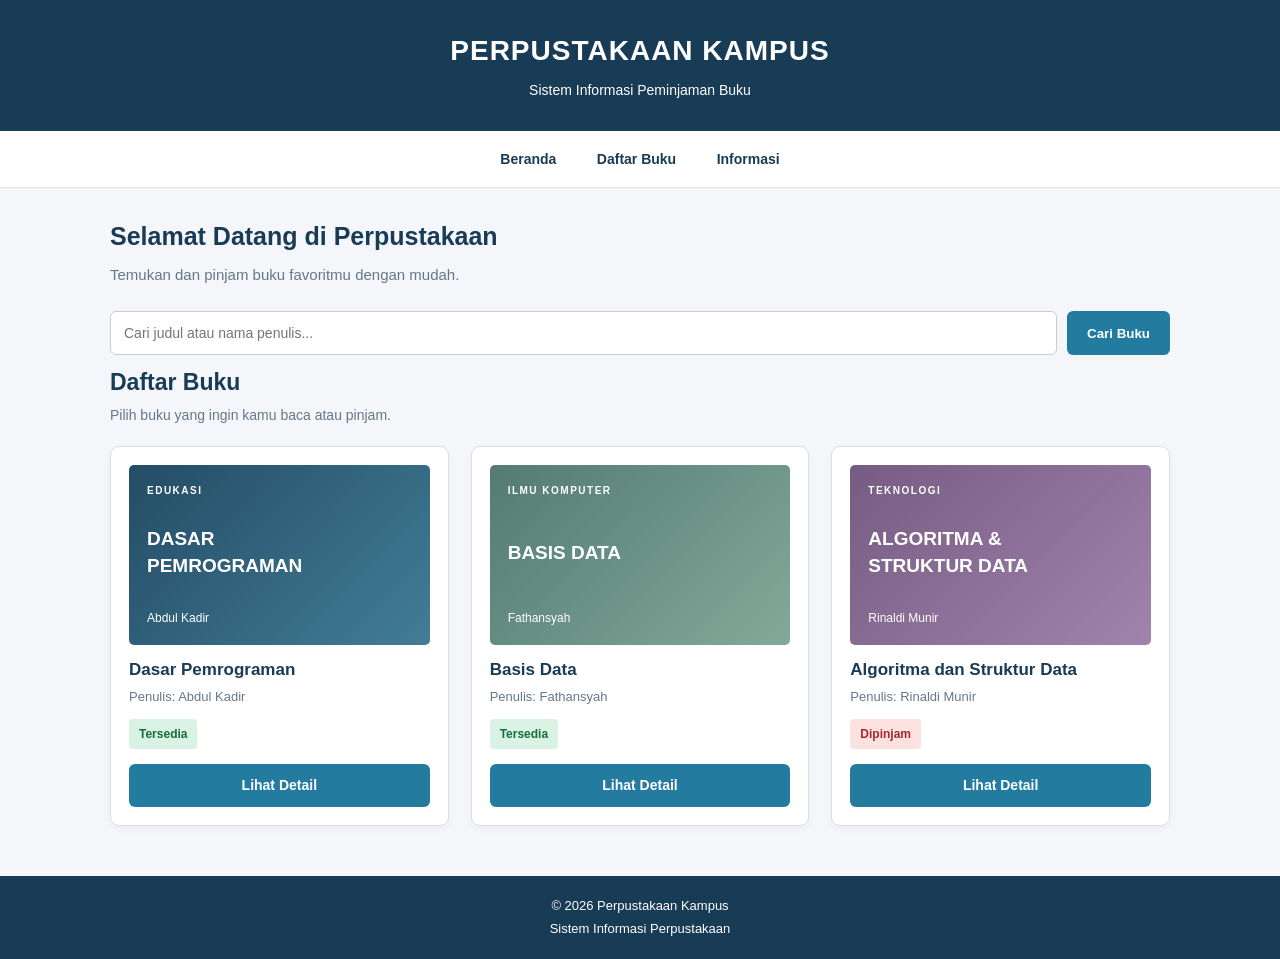
==== index.html @ a8021441 "Add files via upload" ====
<!DOCTYPE html>
<html lang="id">
<head>
    <meta charset="UTF-8">
    <meta name="viewport" content="width=device-width, initial-scale=1.0">
    <title>Perpustakaan Kampus</title>
    <link rel="stylesheet" href="style.css">
</head>
<body>

    <!-- HEADER -->
    <header class="header">
        <h1>PERPUSTAKAAN KAMPUS</h1>
        <p>Sistem Informasi Peminjaman Buku</p>
    </header>

    <!-- NAVIGASI -->
    <nav class="navbar">
        <a href="index.html">Beranda</a>
        <a href="#daftar-buku">Daftar Buku</a>
        <a href="#informasi">Informasi</a>
    </nav>

    <main class="container">

        <!-- SAMBUTAN -->
        <section class="welcome">
            <h2>Selamat Datang di Perpustakaan</h2>
            <p>Temukan dan pinjam buku favoritmu dengan mudah.</p>
        </section>

        <!-- PENCARIAN -->
        <section class="search">
            <input
                type="text"
                id="searchInput"
                placeholder="Cari judul atau nama penulis..."
            >
            <button onclick="searchBooks()">Cari Buku</button>
        </section>

        <p id="searchMessage"></p>

        <!-- DAFTAR BUKU -->
        <section id="daftar-buku">
            <h2>Daftar Buku</h2>
            <p class="section-description">
                Pilih buku yang ingin kamu baca atau pinjam.
            </p>

            <div class="book-list" id="bookList">

                <!-- BUKU 1 -->
                <article class="book-card">
                    <div class="book-cover cover-one">
                        <span>EDUKASI</span>
                        <strong>DASAR<br>PEMROGRAMAN</strong>
                        <small>Abdul Kadir</small>
                    </div>

                    <h3>Dasar Pemrograman</h3>
                    <p>Penulis: Abdul Kadir</p>
                    <span class="available">Tersedia</span>
                    <a href="detail.html" class="button">
                        Lihat Detail
                    </a>
                </article>

                <!-- BUKU 2 -->
                <article class="book-card">
                    <div class="book-cover cover-two">
                        <span>ILMU KOMPUTER</span>
                        <strong>BASIS DATA</strong>
                        <small>Fathansyah</small>
                    </div>

                    <h3>Basis Data</h3>
                    <p>Penulis: Fathansyah</p>
                    <span class="available">Tersedia</span>
                    <a href="detail.html" class="button">
                        Lihat Detail
                    </a>
                </article>

                <!-- BUKU 3 -->
                <article class="book-card">
                    <div class="book-cover cover-three">
                        <span>TEKNOLOGI</span>
                        <strong>ALGORITMA &amp;<br>STRUKTUR DATA</strong>
                        <small>Rinaldi Munir</small>
                    </div>

                    <h3>Algoritma dan Struktur Data</h3>
                    <p>Penulis: Rinaldi Munir</p>
                    <span class="unavailable">Dipinjam</span>
                    <a href="detail.html" class="button">
                        Lihat Detail
                    </a>
                </article>

            </div>

            <p id="noResult" class="no-result" hidden>
                Buku tidak ditemukan.
            </p>
        </section>

    </main>

    <!-- FOOTER -->
    <footer id="informasi">
        <p>© 2026 Perpustakaan Kampus</p>
        <p>Sistem Informasi Perpustakaan</p>
    </footer>

    <!-- FITUR PENCARIAN -->
    <script>
        function searchBooks() {
            const input = document
                .getElementById("searchInput")
                .value.toLowerCase();

            const books = document.querySelectorAll(".book-card");
            let found = 0;

            books.forEach(function(book) {
                const content = book.innerText.toLowerCase();

                if (content.includes(input)) {
                    book.style.display = "block";
                    found++;
                } else {
                    book.style.display = "none";
                }
            });

            document.getElementById("noResult").hidden =
                found !== 0;

            document.getElementById("searchMessage").textContent =
                input === "" ? "" : found + " buku ditemukan.";
        }

        document
            .getElementById("searchInput")
            .addEventListener("keyup", function(event) {
                if (event.key === "Enter") {
                    searchBooks();
                }
            });
    </script>

</body>
</html>
---- style.css ----
/* =================================
   1. PENGATURAN DASAR
================================= */

* {
    margin: 0;
    padding: 0;
    box-sizing: border-box;
}

body {
    font-family: Arial, sans-serif;
    background-color: #f4f6f9;
    color: #263238;
    line-height: 1.5;
}

/* =================================
   2. HEADER
================================= */

.header {
    background-color: #183b56;
    color: white;
    text-align: center;
    padding: 30px 20px;
}

.header h1 {
    font-size: 28px;
    margin-bottom: 8px;
    letter-spacing: 1px;
}

.header p {
    font-size: 14px;
}

/* =================================
   3. NAVIGASI
================================= */

.navbar {
    background-color: white;
    padding: 16px;
    text-align: center;
    border-bottom: 1px solid #ddd;
}

.navbar a {
    text-decoration: none;
    color: #183b56;
    font-weight: bold;
    margin: 0 18px;
    font-size: 14px;
}

.navbar a:hover {
    color: #247ba0;
}

/* =================================
   4. KONTEN UTAMA
================================= */

.container {
    max-width: 1100px;
    margin: 30px auto;
    padding: 0 20px;
}

.welcome {
    margin-bottom: 25px;
}

.welcome h2 {
    font-size: 25px;
    margin-bottom: 8px;
    color: #183b56;
}

.welcome p {
    color: #667788;
    font-size: 15px;
}

/* =================================
   5. PENCARIAN
================================= */

.search {
    display: flex;
    gap: 10px;
    margin-bottom: 35px;
}

.search input {
    flex: 1;
    padding: 13px;
    border: 1px solid #ccc;
    border-radius: 6px;
    font-size: 14px;
}

.search input:focus {
    outline: 2px solid #247ba0;
}

.search button {
    background-color: #247ba0;
    color: white;
    border: none;
    padding: 12px 20px;
    border-radius: 6px;
    cursor: pointer;
    font-weight: bold;
}

.search button:hover,
.button:hover,
.borrow-button:hover {
    background-color: #183b56;
}

#searchMessage {
    margin-top: -25px;
    margin-bottom: 20px;
    color: #526575;
    font-size: 13px;
}

/* =================================
   6. DAFTAR BUKU
================================= */

#daftar-buku h2 {
    font-size: 23px;
    color: #183b56;
    margin-bottom: 5px;
}

.section-description {
    color: #667788;
    font-size: 14px;
    margin-bottom: 20px;
}

.book-list {
    display: grid;
    grid-template-columns: repeat(3, 1fr);
    gap: 22px;
}

.book-card {
    background-color: white;
    padding: 18px;
    border: 1px solid #ddd;
    border-radius: 9px;
    box-shadow: 0 3px 10px rgba(0,0,0,0.04);
    transition: transform 0.2s;
}

.book-card:hover {
    transform: translateY(-3px);
}

.book-card h3 {
    font-size: 17px;
    margin: 12px 0 5px;
    color: #183b56;
}

.book-card p {
    font-size: 13px;
    color: #667788;
    margin-bottom: 12px;
}

/* =================================
   7. COVER BUKU
================================= */

.book-cover {
    width: 100%;
    height: 180px;
    padding: 18px;
    display: flex;
    flex-direction: column;
    justify-content: space-between;
    align-items: flex-start;
    border-radius: 5px;
    color: white;
    overflow: hidden;
}

.book-cover span {
    font-size: 10px;
    letter-spacing: 1.5px;
    font-weight: bold;
}

.book-cover strong {
    font-size: 19px;
    line-height: 1.4;
    max-width: 100%;
    overflow-wrap: break-word;
}

.book-cover small {
    font-size: 12px;
}

/* Warna setiap cover */

.cover-one {
    background: linear-gradient(135deg, #244c66, #427d96);
}

.cover-two {
    background: linear-gradient(135deg, #537b72, #83a99a);
}

.cover-three {
    background: linear-gradient(135deg, #765b83, #a184ad);
}

/* =================================
   8. STATUS BUKU
================================= */

.available,
.unavailable {
    display: inline-block;
    font-size: 12px;
    padding: 6px 10px;
    border-radius: 4px;
    margin-bottom: 15px;
    font-weight: bold;
}

.available {
    background-color: #d9f2e3;
    color: #176b3a;
}

.unavailable {
    background-color: #fce1e1;
    color: #a52a2a;
}

/* =================================
   9. TOMBOL DETAIL
================================= */

.button {
    display: block;
    text-align: center;
    background-color: #247ba0;
    color: white;
    padding: 11px;
    border-radius: 6px;
    text-decoration: none;
    font-size: 14px;
    font-weight: bold;
}

/* =================================
   10. HALAMAN DETAIL BUKU
================================= */

.back-link {
    display: inline-block;
    color: #247ba0;
    text-decoration: none;
    margin-bottom: 20px;
    font-weight: bold;
    font-size: 14px;
}

.detail-card {
    background-color: white;
    border: 1px solid #ddd;
    border-radius: 9px;
    padding: 25px;
    display: grid;
    grid-template-columns: 250px 1fr;
    gap: 30px;
    box-shadow: 0 3px 10px rgba(0,0,0,0.04);
}

.detail-cover {
    background: linear-gradient(135deg, #244c66, #427d96);
    min-height: 320px;
    display: flex;
    justify-content: center;
    align-items: center;
    color: white;
    border-radius: 5px;
    font-weight: bold;
    font-size: 20px;
}

.detail-info h2 {
    font-size: 26px;
    color: #183b56;
    margin-bottom: 18px;
}

.detail-info p {
    margin-bottom: 12px;
    line-height: 1.6;
    font-size: 14px;
}

.detail-info h3 {
    margin: 20px 0 10px;
    color: #183b56;
}

.book-stock {
    background-color: #f4f6f9;
    padding: 14px;
    margin: 20px 0;
    border-radius: 6px;
}

.borrow-button {
    background-color: #247ba0;
    color: white;
    border: none;
    padding: 13px 25px;
    border-radius: 6px;
    font-size: 15px;
    font-weight: bold;
    cursor: pointer;
}

/* =================================
   11. PESAN PENCARIAN
================================= */

.no-result {
    text-align: center;
    padding: 30px;
    color: #667788;
}

/* =================================
   12. FOOTER
================================= */

footer {
    background-color: #183b56;
    color: white;
    text-align: center;
    padding: 20px;
    margin-top: 50px;
    font-size: 13px;
}

footer p + p {
    margin-top: 4px;
}

/* =================================
   13. RESPONSIVE
================================= */

@media (max-width: 700px) {

    .book-list {
        grid-template-columns: 1fr;
    }

    .search {
        flex-direction: column;
    }

    .detail-card {
        grid-template-columns: 1fr;
    }

    .detail-cover {
        min-height: 220px;
    }

    .navbar a {
        margin: 0 8px;
        font-size: 12px;
    }

    .header h1 {
        font-size: 22px;
    }
}
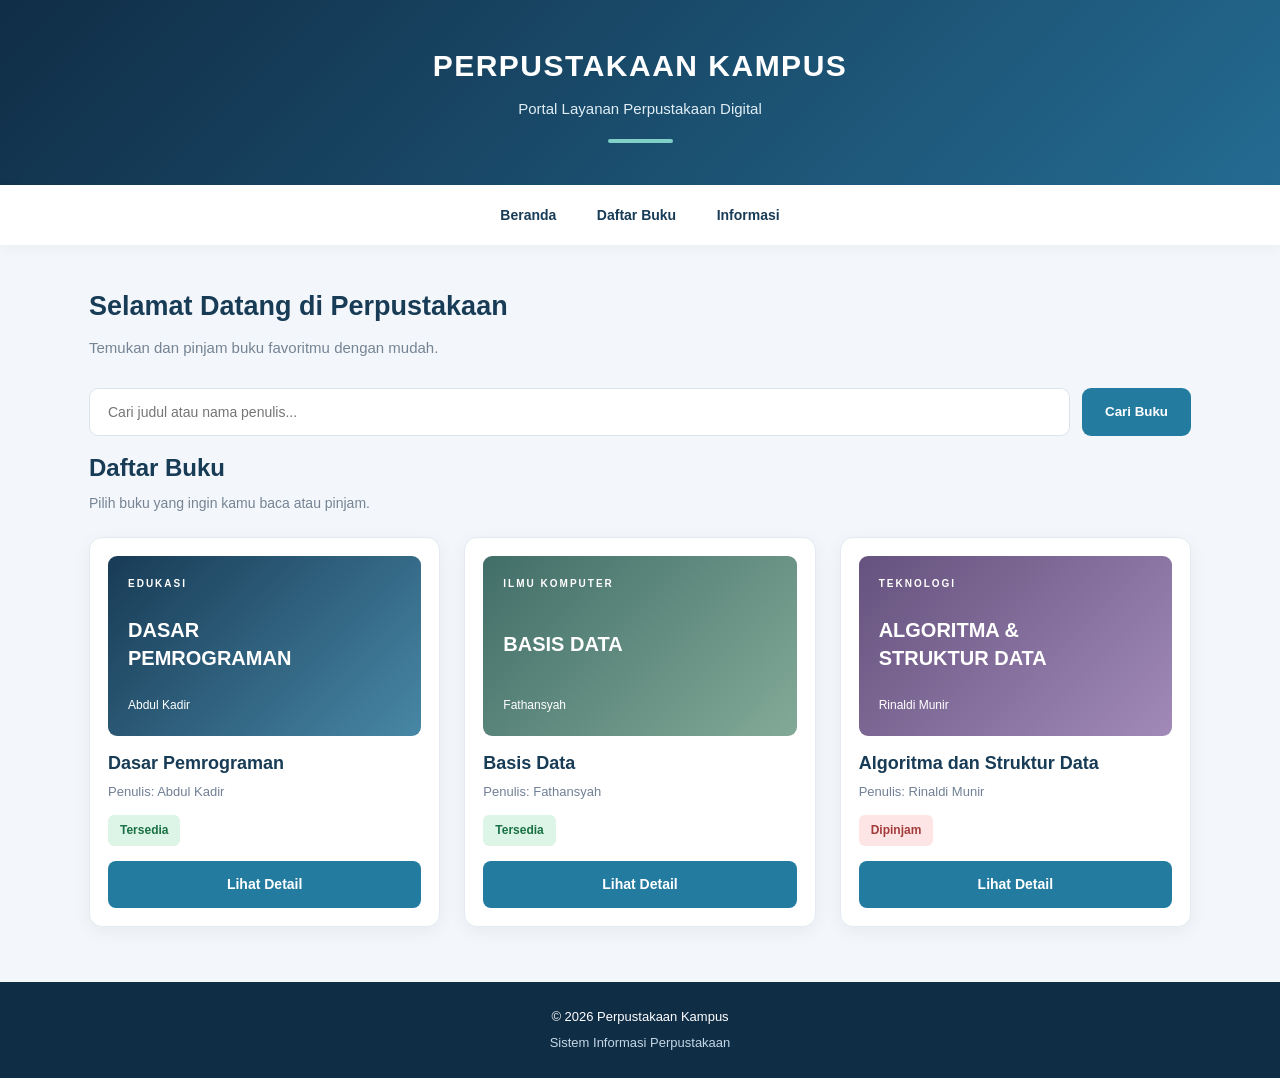
==== commit d9276afb: "Update index.html" ====
--- a/index.html
+++ b/index.html
@@ -11,7 +11,7 @@
     <!-- HEADER -->
     <header class="header">
         <h1>PERPUSTAKAAN KAMPUS</h1>
-        <p>Sistem Informasi Peminjaman Buku</p>
+        <p>Portal Layanan Perpustakaan Digital</p>
     </header>
 
     <!-- NAVIGASI -->
@@ -151,4 +151,4 @@
     </script>
 
 </body>
-</html>+</html>
--- a/style.css
+++ b/style.css
@@ -1,6 +1,9 @@
-/* =================================
-   1. PENGATURAN DASAR
-================================= */
+/* ==========================================
+   SISTEM INFORMASI PERPUSTAKAAN KAMPUS
+   MODERN UI DESIGN
+========================================== */
+
+/* 1. RESET */
 
 * {
     margin: 0;
@@ -9,200 +12,212 @@
 }
 
 body {
-    font-family: Arial, sans-serif;
-    background-color: #f4f6f9;
-    color: #263238;
-    line-height: 1.5;
-}
-
-/* =================================
-   2. HEADER
-================================= */
+    font-family: 'Segoe UI', Arial, sans-serif;
+    background: #f3f6fa;
+    color: #263747;
+    line-height: 1.6;
+}
+
+/* 2. HEADER */
 
 .header {
-    background-color: #183b56;
+    background: linear-gradient(135deg, #102d46, #246b91);
     color: white;
     text-align: center;
-    padding: 30px 20px;
+    padding: 42px 20px;
+    position: relative;
 }
 
 .header h1 {
-    font-size: 28px;
-    margin-bottom: 8px;
-    letter-spacing: 1px;
+    font-size: 30px;
+    font-weight: 800;
+    letter-spacing: 1.5px;
 }
 
 .header p {
-    font-size: 14px;
-}
-
-/* =================================
-   3. NAVIGASI
-================================= */
+    font-size: 15px;
+    margin-top: 7px;
+    color: #e0edf5;
+}
+
+.header::after {
+    content: "";
+    display: block;
+    width: 65px;
+    height: 4px;
+    background: #80d0c7;
+    border-radius: 10px;
+    margin: 18px auto 0;
+}
+
+/* 3. NAVBAR */
 
 .navbar {
-    background-color: white;
-    padding: 16px;
+    background: white;
+    padding: 17px;
     text-align: center;
-    border-bottom: 1px solid #ddd;
+    box-shadow: 0 3px 12px rgba(0,0,0,0.04);
+    position: relative;
 }
 
 .navbar a {
     text-decoration: none;
     color: #183b56;
-    font-weight: bold;
+    font-weight: 700;
     margin: 0 18px;
     font-size: 14px;
+    transition: 0.3s;
 }
 
 .navbar a:hover {
     color: #247ba0;
 }
 
-/* =================================
-   4. KONTEN UTAMA
-================================= */
+/* 4. CONTAINER */
 
 .container {
-    max-width: 1100px;
-    margin: 30px auto;
-    padding: 0 20px;
-}
+    max-width: 1150px;
+    margin: 40px auto;
+    padding: 0 24px;
+}
+
+/* 5. WELCOME */
 
 .welcome {
-    margin-bottom: 25px;
+    margin-bottom: 28px;
 }
 
 .welcome h2 {
-    font-size: 25px;
+    font-size: 27px;
+    color: #183b56;
+    font-weight: 800;
     margin-bottom: 8px;
-    color: #183b56;
 }
 
 .welcome p {
-    color: #667788;
+    color: #758494;
     font-size: 15px;
 }
 
-/* =================================
-   5. PENCARIAN
-================================= */
+/* 6. SEARCH */
 
 .search {
     display: flex;
-    gap: 10px;
-    margin-bottom: 35px;
+    gap: 12px;
+    margin-bottom: 38px;
 }
 
 .search input {
     flex: 1;
-    padding: 13px;
-    border: 1px solid #ccc;
-    border-radius: 6px;
+    padding: 15px 18px;
+    border: 1px solid #dce4eb;
+    border-radius: 9px;
+    background: white;
     font-size: 14px;
+    outline: none;
+    transition: 0.3s;
 }
 
 .search input:focus {
-    outline: 2px solid #247ba0;
+    border-color: #247ba0;
+    box-shadow: 0 0 0 3px rgba(36,123,160,0.1);
 }
 
 .search button {
-    background-color: #247ba0;
+    padding: 13px 23px;
+    background: #247ba0;
     color: white;
     border: none;
-    padding: 12px 20px;
-    border-radius: 6px;
+    border-radius: 9px;
+    font-weight: 700;
     cursor: pointer;
-    font-weight: bold;
-}
-
-.search button:hover,
-.button:hover,
-.borrow-button:hover {
-    background-color: #183b56;
+    transition: 0.3s;
+}
+
+.search button:hover {
+    background: #183b56;
 }
 
 #searchMessage {
+    color: #667788;
+    font-size: 13px;
     margin-top: -25px;
-    margin-bottom: 20px;
-    color: #526575;
-    font-size: 13px;
-}
-
-/* =================================
-   6. DAFTAR BUKU
-================================= */
+    margin-bottom: 25px;
+}
+
+/* 7. DAFTAR BUKU */
 
 #daftar-buku h2 {
-    font-size: 23px;
-    color: #183b56;
+    font-size: 24px;
+    color: #183b56;
+    font-weight: 800;
     margin-bottom: 5px;
 }
 
 .section-description {
-    color: #667788;
+    color: #758494;
     font-size: 14px;
-    margin-bottom: 20px;
+    margin-bottom: 22px;
 }
 
 .book-list {
     display: grid;
     grid-template-columns: repeat(3, 1fr);
-    gap: 22px;
-}
+    gap: 24px;
+}
+
+/* 8. CARD BUKU */
 
 .book-card {
-    background-color: white;
+    background: white;
     padding: 18px;
-    border: 1px solid #ddd;
-    border-radius: 9px;
-    box-shadow: 0 3px 10px rgba(0,0,0,0.04);
-    transition: transform 0.2s;
+    border: 1px solid #e5eaf0;
+    border-radius: 13px;
+    box-shadow: 0 5px 18px rgba(25,55,80,0.05);
+    transition: 0.3s;
 }
 
 .book-card:hover {
-    transform: translateY(-3px);
+    transform: translateY(-5px);
+    box-shadow: 0 10px 25px rgba(25,55,80,0.10);
 }
 
 .book-card h3 {
-    font-size: 17px;
-    margin: 12px 0 5px;
-    color: #183b56;
+    font-size: 18px;
+    color: #183b56;
+    margin: 13px 0 5px;
 }
 
 .book-card p {
     font-size: 13px;
-    color: #667788;
+    color: #718096;
     margin-bottom: 12px;
 }
 
-/* =================================
-   7. COVER BUKU
-================================= */
+/* 9. COVER BUKU */
 
 .book-cover {
     width: 100%;
     height: 180px;
-    padding: 18px;
+    padding: 20px;
     display: flex;
     flex-direction: column;
     justify-content: space-between;
     align-items: flex-start;
-    border-radius: 5px;
+    border-radius: 9px;
     color: white;
     overflow: hidden;
 }
 
 .book-cover span {
     font-size: 10px;
-    letter-spacing: 1.5px;
+    letter-spacing: 2px;
     font-weight: bold;
 }
 
 .book-cover strong {
-    font-size: 19px;
+    font-size: 20px;
     line-height: 1.4;
-    max-width: 100%;
     overflow-wrap: break-word;
 }
 
@@ -210,186 +225,271 @@
     font-size: 12px;
 }
 
-/* Warna setiap cover */
-
 .cover-one {
-    background: linear-gradient(135deg, #244c66, #427d96);
+    background: linear-gradient(135deg, #183b56, #4787a5);
 }
 
 .cover-two {
-    background: linear-gradient(135deg, #537b72, #83a99a);
+    background: linear-gradient(135deg, #416e68, #83aa98);
 }
 
 .cover-three {
-    background: linear-gradient(135deg, #765b83, #a184ad);
-}
-
-/* =================================
-   8. STATUS BUKU
-================================= */
+    background: linear-gradient(135deg, #66527e, #a18ab8);
+}
+
+/* 10. STATUS BUKU */
 
 .available,
 .unavailable {
     display: inline-block;
+    padding: 6px 12px;
+    border-radius: 6px;
     font-size: 12px;
-    padding: 6px 10px;
-    border-radius: 4px;
+    font-weight: 700;
     margin-bottom: 15px;
-    font-weight: bold;
 }
 
 .available {
-    background-color: #d9f2e3;
-    color: #176b3a;
+    background: #dcf5e6;
+    color: #197044;
 }
 
 .unavailable {
-    background-color: #fce1e1;
-    color: #a52a2a;
-}
-
-/* =================================
-   9. TOMBOL DETAIL
-================================= */
+    background: #fde5e5;
+    color: #a33b3b;
+}
+
+/* 11. TOMBOL DETAIL */
 
 .button {
     display: block;
+    width: 100%;
     text-align: center;
-    background-color: #247ba0;
-    color: white;
-    padding: 11px;
-    border-radius: 6px;
+    padding: 12px;
+    background: #247ba0;
+    color: white;
+    border-radius: 8px;
     text-decoration: none;
     font-size: 14px;
-    font-weight: bold;
-}
-
-/* =================================
-   10. HALAMAN DETAIL BUKU
-================================= */
+    font-weight: 700;
+    transition: 0.3s;
+}
+
+.button:hover {
+    background: #183b56;
+}
+
+/* 12. HALAMAN DETAIL */
 
 .back-link {
-    display: inline-block;
-    color: #247ba0;
+    display: inline-flex;
+    align-items: center;
+    gap: 11px;
+    padding: 9px 18px 9px 10px;
+    margin-bottom: 25px;
+    background: white;
+    color: #183b56;
+    border: 1px solid #dce5eb;
+    border-radius: 30px;
     text-decoration: none;
-    margin-bottom: 20px;
-    font-weight: bold;
     font-size: 14px;
-}
-
-.detail-card {
-    background-color: white;
-    border: 1px solid #ddd;
-    border-radius: 9px;
-    padding: 25px;
-    display: grid;
-    grid-template-columns: 250px 1fr;
-    gap: 30px;
+    font-weight: 700;
     box-shadow: 0 3px 10px rgba(0,0,0,0.04);
-}
-
-.detail-cover {
-    background: linear-gradient(135deg, #244c66, #427d96);
-    min-height: 320px;
+    transition: 0.3s;
+}
+
+.back-icon {
+    width: 32px;
+    height: 32px;
+    border-radius: 50%;
     display: flex;
     justify-content: center;
     align-items: center;
-    color: white;
-    border-radius: 5px;
-    font-weight: bold;
-    font-size: 20px;
+    background: #e7f2f7;
+    color: #247ba0;
+    font-size: 25px;
+}
+
+.back-link:hover {
+    background: #183b56;
+    color: white;
+}
+
+.back-link:hover .back-icon {
+    background: white;
+    color: #183b56;
+}
+
+/* 13. DETAIL CARD */
+
+.detail-card {
+    background: white;
+    border: 1px solid #e5eaf0;
+    border-radius: 15px;
+    padding: 30px;
+    display: grid;
+    grid-template-columns: 280px 1fr;
+    gap: 32px;
+    box-shadow: 0 6px 20px rgba(25,55,80,0.05);
+}
+
+.detail-cover {
+    background: linear-gradient(135deg, #183b56, #4787a5);
+    min-height: 350px;
+    display: flex;
+    justify-content: center;
+    align-items: center;
+    color: white;
+    border-radius: 10px;
+    font-size: 22px;
+    font-weight: 800;
 }
 
 .detail-info h2 {
-    font-size: 26px;
-    color: #183b56;
-    margin-bottom: 18px;
+    font-size: 28px;
+    font-weight: 800;
+    color: #183b56;
+    border-bottom: 3px solid #80d0c7;
+    padding-bottom: 12px;
+    margin-bottom: 22px;
 }
 
 .detail-info p {
-    margin-bottom: 12px;
-    line-height: 1.6;
-    font-size: 14px;
+    margin-bottom: 13px;
+    font-size: 15px;
+    color: #526273;
 }
 
 .detail-info h3 {
-    margin: 20px 0 10px;
-    color: #183b56;
-}
+    color: #183b56;
+    margin: 22px 0 12px;
+    font-size: 19px;
+}
+
+/* 14. STOK BUKU */
 
 .book-stock {
-    background-color: #f4f6f9;
-    padding: 14px;
-    margin: 20px 0;
-    border-radius: 6px;
-}
+    background: #f0f6fa;
+    border-left: 4px solid #247ba0;
+    padding: 16px;
+    margin: 22px 0;
+    border-radius: 7px;
+}
+
+/* 15. TOMBOL PINJAM */
 
 .borrow-button {
-    background-color: #247ba0;
+    background: #247ba0;
     color: white;
     border: none;
-    padding: 13px 25px;
-    border-radius: 6px;
+    padding: 14px 25px;
+    border-radius: 8px;
     font-size: 15px;
-    font-weight: bold;
+    font-weight: 700;
     cursor: pointer;
-}
-
-/* =================================
-   11. PESAN PENCARIAN
-================================= */
+    transition: 0.3s;
+}
+
+.borrow-button:hover {
+    background: #183b56;
+}
+
+/* 16. PESAN PENCARIAN */
 
 .no-result {
     text-align: center;
-    padding: 30px;
-    color: #667788;
-}
-
-/* =================================
-   12. FOOTER
-================================= */
+    padding: 35px;
+    color: #758494;
+    background: white;
+    border-radius: 10px;
+}
+
+/* 17. FOOTER */
 
 footer {
-    background-color: #183b56;
+    background: #102d46;
     color: white;
     text-align: center;
-    padding: 20px;
-    margin-top: 50px;
+    padding: 25px 15px;
+    margin-top: 55px;
     font-size: 13px;
 }
 
 footer p + p {
-    margin-top: 4px;
-}
-
-/* =================================
-   13. RESPONSIVE
-================================= */
+    margin-top: 5px;
+    color: #c5d7e4;
+}
+
+/* 18. RESPONSIVE MOBILE */
 
 @media (max-width: 700px) {
+
+    .header {
+        padding: 32px 15px;
+    }
+
+    .header h1 {
+        font-size: 23px;
+    }
+
+    .header p {
+        font-size: 13px;
+    }
+
+    .navbar {
+        padding: 15px 5px;
+    }
+
+    .navbar a {
+        margin: 0 9px;
+        font-size: 12px;
+    }
+
+    .container {
+        margin: 28px auto;
+        padding: 0 18px;
+    }
+
+    .welcome h2 {
+        font-size: 23px;
+    }
+
+    .search {
+        flex-direction: column;
+    }
+
+    .search button {
+        width: 100%;
+    }
 
     .book-list {
         grid-template-columns: 1fr;
-    }
-
-    .search {
-        flex-direction: column;
+        gap: 18px;
+    }
+
+    .book-cover {
+        height: 190px;
     }
 
     .detail-card {
         grid-template-columns: 1fr;
+        padding: 20px;
+        gap: 23px;
     }
 
     .detail-cover {
-        min-height: 220px;
-    }
-
-    .navbar a {
-        margin: 0 8px;
-        font-size: 12px;
-    }
-
-    .header h1 {
-        font-size: 22px;
-    }
-}+        min-height: 270px;
+    }
+
+    .detail-info h2 {
+        font-size: 24px;
+    }
+
+    .back-link {
+        font-size: 13px;
+    }
+
+    footer {
+        margin-top: 35px;
+    }
+}
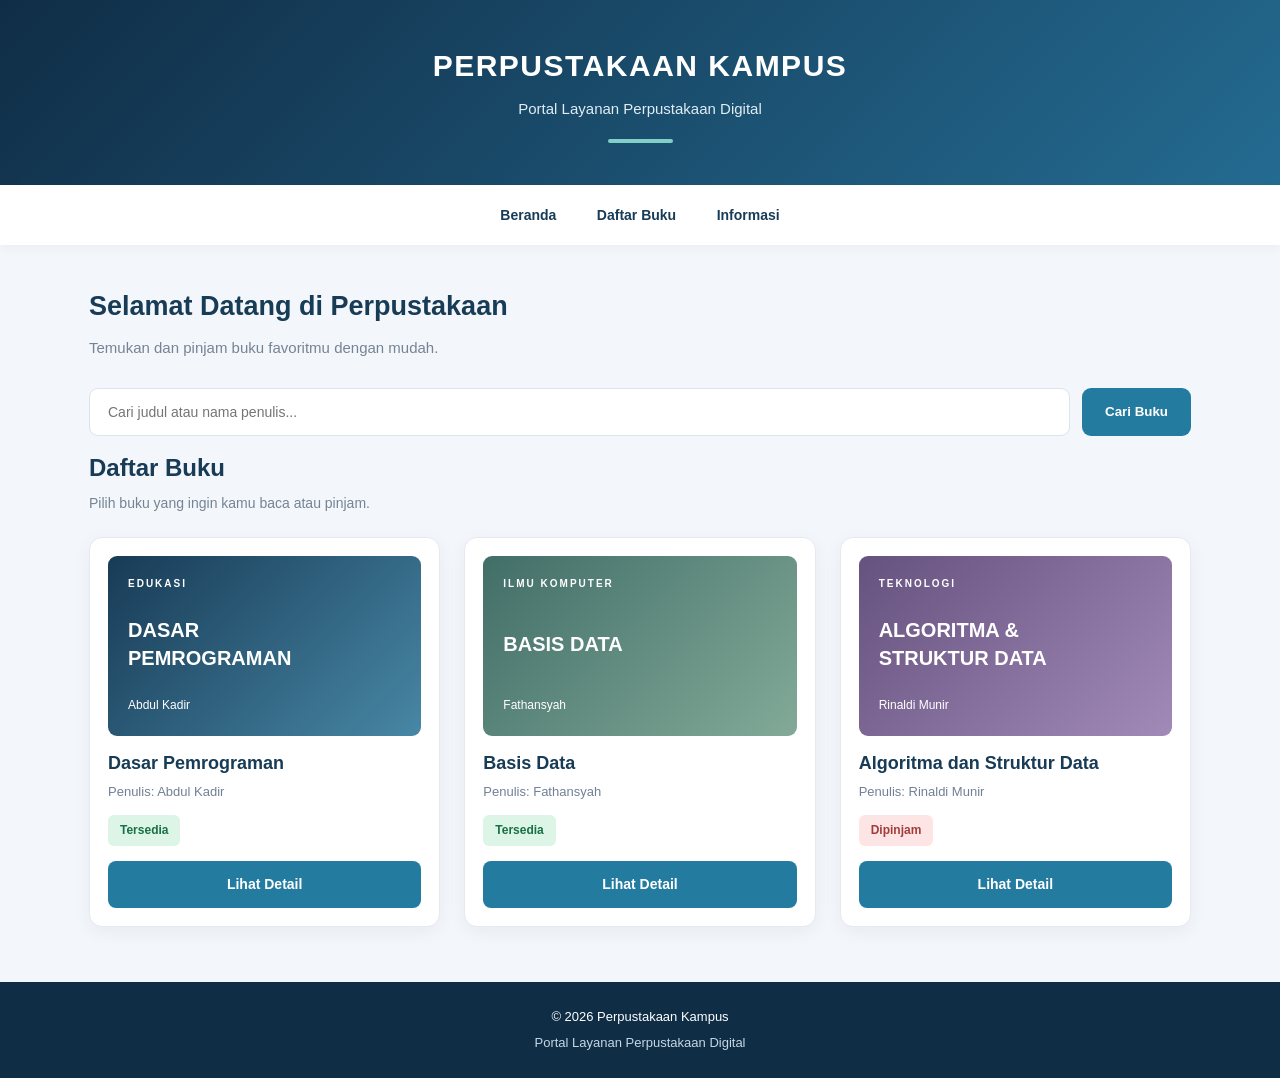
==== commit 439be414: "Update index.html" ====
--- a/index.html
+++ b/index.html
@@ -110,7 +110,7 @@
     <!-- FOOTER -->
     <footer id="informasi">
         <p>© 2026 Perpustakaan Kampus</p>
-        <p>Sistem Informasi Perpustakaan</p>
+        <p>Portal Layanan Perpustakaan Digital</p>
     </footer>
 
     <!-- FITUR PENCARIAN -->
